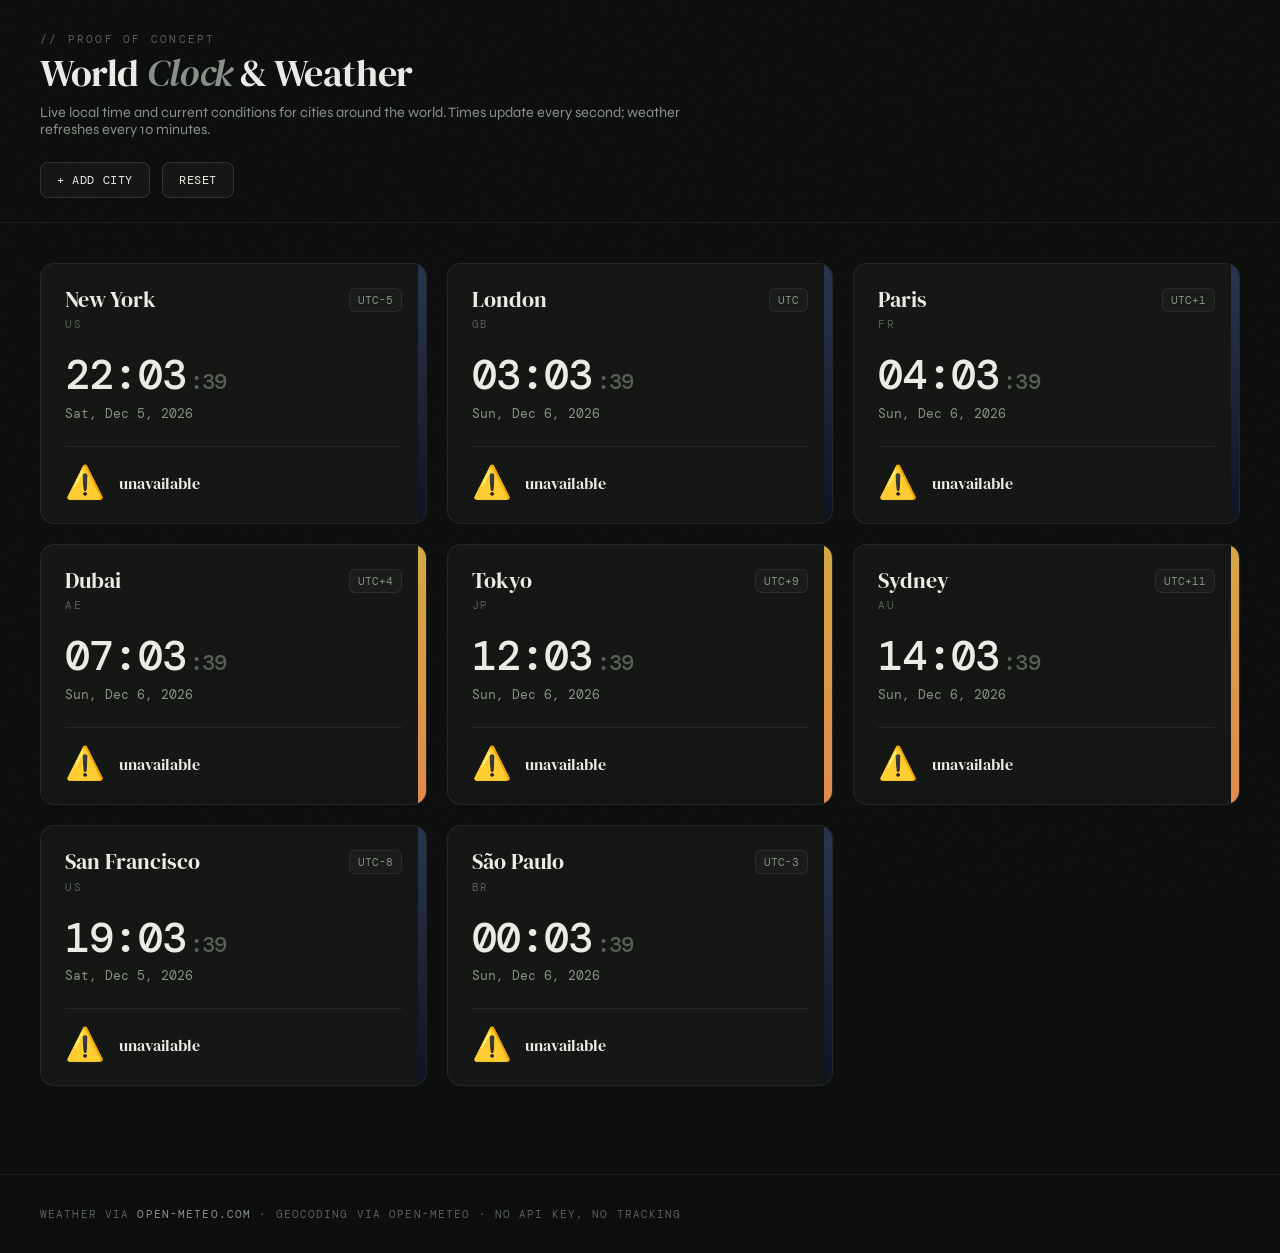
==== clock/index.html @ 053982a1 "Add world clock & weather POC at /clock/ Self-contained single-file HTML page that shows live local " ====
<!DOCTYPE html>
<html lang="en">
<head>
<meta charset="UTF-8">
<meta name="viewport" content="width=device-width, initial-scale=1.0">
<title>World Clock & Weather</title>
<link href="https://fonts.googleapis.com/css2?family=DM+Serif+Display:ital@0;1&family=DM+Mono:wght@400;500&family=Syne:wght@400;600;700&display=swap" rel="stylesheet">
<style>
  :root {
    --bg: #0d0f0e;
    --surface: #141714;
    --surface2: #1a1d1a;
    --border: rgba(255,255,255,0.07);
    --border2: rgba(255,255,255,0.12);
    --text: #e8ebe6;
    --text2: #8a9088;
    --text3: #5a5e58;
    --green: #4caf7d;
    --amber: #d4a843;
    --blue: #5b9cf6;
    --orange: #e08a4e;
  }

  * { box-sizing: border-box; margin: 0; padding: 0; }

  body {
    background: var(--bg);
    color: var(--text);
    font-family: 'Syne', sans-serif;
    min-height: 100vh;
    overflow-x: hidden;
  }

  .noise {
    position: fixed; inset: 0; pointer-events: none; z-index: 0;
    background-image: url("data:image/svg+xml,%3Csvg viewBox='0 0 256 256' xmlns='http://www.w3.org/2000/svg'%3E%3Cfilter id='noise'%3E%3CfeTurbulence type='fractalNoise' baseFrequency='0.9' numOctaves='4' stitchTiles='stitch'/%3E%3C/filter%3E%3Crect width='100%25' height='100%25' filter='url(%23noise)' opacity='0.03'/%3E%3C/svg%3E");
    opacity: 0.4;
  }

  .header {
    padding: 2rem 2.5rem 1.5rem;
    border-bottom: 1px solid var(--border);
    position: relative;
    z-index: 1;
  }

  .eyebrow {
    font-family: 'DM Mono', monospace;
    font-size: 0.7rem;
    letter-spacing: 0.2em;
    color: var(--text3);
    text-transform: uppercase;
    margin-bottom: 0.5rem;
  }

  h1 {
    font-family: 'DM Serif Display', serif;
    font-size: 2.4rem;
    font-weight: 400;
    letter-spacing: -0.01em;
    line-height: 1;
  }

  h1 em {
    font-style: italic;
    color: var(--text2);
  }

  .sub {
    color: var(--text2);
    font-size: 0.9rem;
    margin-top: 0.75rem;
    max-width: 640px;
  }

  main {
    padding: 2.5rem;
    position: relative;
    z-index: 1;
    max-width: 1400px;
    margin: 0 auto;
  }

  .grid {
    display: grid;
    grid-template-columns: repeat(auto-fill, minmax(320px, 1fr));
    gap: 1.25rem;
  }

  .card {
    background: var(--surface);
    border: 1px solid var(--border);
    border-radius: 14px;
    padding: 1.5rem;
    position: relative;
    overflow: hidden;
    transition: border-color 0.2s ease, transform 0.2s ease;
  }

  .card:hover {
    border-color: var(--border2);
    transform: translateY(-2px);
  }

  .card-head {
    display: flex;
    justify-content: space-between;
    align-items: flex-start;
    margin-bottom: 1.5rem;
  }

  .city {
    font-family: 'DM Serif Display', serif;
    font-size: 1.4rem;
    line-height: 1.1;
  }

  .country {
    font-family: 'DM Mono', monospace;
    font-size: 0.7rem;
    color: var(--text3);
    letter-spacing: 0.15em;
    text-transform: uppercase;
    margin-top: 0.3rem;
  }

  .offset {
    font-family: 'DM Mono', monospace;
    font-size: 0.7rem;
    color: var(--text2);
    background: var(--surface2);
    border: 1px solid var(--border);
    padding: 0.25rem 0.5rem;
    border-radius: 6px;
    white-space: nowrap;
  }

  .time {
    font-family: 'DM Mono', monospace;
    font-size: 2.6rem;
    font-weight: 500;
    letter-spacing: -0.02em;
    line-height: 1;
    color: var(--text);
  }

  .time .sec {
    color: var(--text3);
    font-size: 1.4rem;
    margin-left: 0.25rem;
  }

  .date {
    font-family: 'DM Mono', monospace;
    font-size: 0.8rem;
    color: var(--text2);
    margin-top: 0.5rem;
  }

  .weather {
    margin-top: 1.5rem;
    padding-top: 1.25rem;
    border-top: 1px solid var(--border);
    display: flex;
    align-items: center;
    justify-content: space-between;
    gap: 1rem;
  }

  .weather-main {
    display: flex;
    align-items: center;
    gap: 0.85rem;
  }

  .icon {
    font-size: 2rem;
    line-height: 1;
  }

  .temp {
    font-family: 'DM Serif Display', serif;
    font-size: 1.8rem;
    line-height: 1;
  }

  .conditions {
    font-size: 0.75rem;
    color: var(--text2);
    margin-top: 0.25rem;
    text-transform: capitalize;
  }

  .meta {
    text-align: right;
    font-family: 'DM Mono', monospace;
    font-size: 0.7rem;
    color: var(--text2);
    line-height: 1.6;
  }

  .meta span { color: var(--text3); }

  .day-night {
    position: absolute;
    top: 0; right: 0;
    width: 8px; height: 100%;
    background: var(--surface2);
  }

  .day-night.day { background: linear-gradient(180deg, var(--amber), var(--orange)); }
  .day-night.night { background: linear-gradient(180deg, #2a3550, #0f1422); }

  .loading {
    color: var(--text3);
    font-style: italic;
    font-size: 0.8rem;
  }

  .controls {
    display: flex;
    gap: 0.75rem;
    margin-top: 1.5rem;
    flex-wrap: wrap;
  }

  .btn {
    background: var(--surface);
    border: 1px solid var(--border2);
    color: var(--text);
    padding: 0.55rem 1rem;
    border-radius: 8px;
    font-family: 'DM Mono', monospace;
    font-size: 0.75rem;
    letter-spacing: 0.05em;
    cursor: pointer;
    text-transform: uppercase;
    transition: background 0.2s ease;
  }

  .btn:hover { background: var(--surface2); }

  .add-form {
    display: none;
    margin-top: 1rem;
    gap: 0.5rem;
    flex-wrap: wrap;
  }

  .add-form.open { display: flex; }

  .add-form input {
    background: var(--surface);
    border: 1px solid var(--border2);
    color: var(--text);
    padding: 0.55rem 0.75rem;
    border-radius: 8px;
    font-family: 'DM Mono', monospace;
    font-size: 0.8rem;
    min-width: 180px;
  }

  .add-form input:focus { outline: 1px solid var(--blue); }

  .footer {
    padding: 2rem 2.5rem;
    border-top: 1px solid var(--border);
    margin-top: 3rem;
    color: var(--text3);
    font-family: 'DM Mono', monospace;
    font-size: 0.7rem;
    letter-spacing: 0.1em;
    text-transform: uppercase;
    position: relative;
    z-index: 1;
  }

  .footer a { color: var(--text2); text-decoration: none; }
  .footer a:hover { color: var(--text); }

  .remove {
    position: absolute;
    top: 0.75rem; right: 1.5rem;
    background: none;
    border: none;
    color: var(--text3);
    cursor: pointer;
    font-size: 1.1rem;
    line-height: 1;
    padding: 0.25rem;
    opacity: 0;
    transition: opacity 0.2s ease, color 0.2s ease;
  }

  .card:hover .remove { opacity: 1; }
  .remove:hover { color: var(--text); }

  @media (max-width: 600px) {
    .header { padding: 1.5rem; }
    main { padding: 1.5rem; }
    h1 { font-size: 1.8rem; }
    .time { font-size: 2.2rem; }
  }
</style>
</head>
<body>
<div class="noise"></div>

<header class="header">
  <div class="eyebrow">// proof of concept</div>
  <h1>World <em>Clock</em> & Weather</h1>
  <p class="sub">Live local time and current conditions for cities around the world. Times update every second; weather refreshes every 10 minutes.</p>
  <div class="controls">
    <button class="btn" id="toggleAdd">+ Add City</button>
    <button class="btn" id="resetCities">Reset</button>
  </div>
  <div class="add-form" id="addForm">
    <input type="text" id="cityName" placeholder="City name (e.g. Reykjavík)">
    <input type="text" id="countryCode" placeholder="Country (e.g. IS)">
    <button class="btn" id="addCity">Add</button>
  </div>
</header>

<main>
  <div class="grid" id="grid"></div>
</main>

<footer class="footer">
  Weather via <a href="https://open-meteo.com" target="_blank" rel="noopener">open-meteo.com</a> · Geocoding via Open-Meteo · No API key, no tracking
</footer>

<script>
const DEFAULT_CITIES = [
  { name: 'New York',   country: 'US', tz: 'America/New_York',     lat: 40.7128,  lon: -74.0060 },
  { name: 'London',     country: 'GB', tz: 'Europe/London',        lat: 51.5074,  lon: -0.1278  },
  { name: 'Paris',      country: 'FR', tz: 'Europe/Paris',         lat: 48.8566,  lon: 2.3522   },
  { name: 'Dubai',      country: 'AE', tz: 'Asia/Dubai',           lat: 25.2048,  lon: 55.2708  },
  { name: 'Tokyo',      country: 'JP', tz: 'Asia/Tokyo',           lat: 35.6762,  lon: 139.6503 },
  { name: 'Sydney',     country: 'AU', tz: 'Australia/Sydney',     lat: -33.8688, lon: 151.2093 },
  { name: 'San Francisco', country: 'US', tz: 'America/Los_Angeles', lat: 37.7749, lon: -122.4194 },
  { name: 'São Paulo',  country: 'BR', tz: 'America/Sao_Paulo',    lat: -23.5505, lon: -46.6333 },
];

const STORAGE_KEY = 'world-clock-cities';
const WEATHER_REFRESH_MS = 10 * 60 * 1000;

// WMO weather code → { icon, label }
const WMO = {
  0:  ['☀️', 'clear sky'],
  1:  ['🌤️', 'mainly clear'],
  2:  ['⛅', 'partly cloudy'],
  3:  ['☁️', 'overcast'],
  45: ['🌫️', 'fog'],
  48: ['🌫️', 'rime fog'],
  51: ['🌦️', 'light drizzle'],
  53: ['🌦️', 'drizzle'],
  55: ['🌦️', 'dense drizzle'],
  56: ['🌧️', 'freezing drizzle'],
  57: ['🌧️', 'freezing drizzle'],
  61: ['🌧️', 'light rain'],
  63: ['🌧️', 'rain'],
  65: ['🌧️', 'heavy rain'],
  66: ['🌧️', 'freezing rain'],
  67: ['🌧️', 'freezing rain'],
  71: ['🌨️', 'light snow'],
  73: ['🌨️', 'snow'],
  75: ['❄️', 'heavy snow'],
  77: ['🌨️', 'snow grains'],
  80: ['🌦️', 'rain showers'],
  81: ['🌧️', 'rain showers'],
  82: ['⛈️', 'violent showers'],
  85: ['🌨️', 'snow showers'],
  86: ['🌨️', 'snow showers'],
  95: ['⛈️', 'thunderstorm'],
  96: ['⛈️', 'thunderstorm w/ hail'],
  99: ['⛈️', 'severe thunderstorm'],
};

let cities = loadCities();

function loadCities() {
  try {
    const stored = localStorage.getItem(STORAGE_KEY);
    if (stored) return JSON.parse(stored);
  } catch (e) {}
  return [...DEFAULT_CITIES];
}

function saveCities() {
  try { localStorage.setItem(STORAGE_KEY, JSON.stringify(cities)); } catch (e) {}
}

function cityId(c) { return `${c.name}-${c.lat}-${c.lon}`.replace(/[^a-z0-9-]/gi, '_'); }

function render() {
  const grid = document.getElementById('grid');
  grid.innerHTML = cities.map((c, idx) => {
    const id = cityId(c);
    return `
      <div class="card" data-id="${id}">
        <button class="remove" data-idx="${idx}" title="Remove">×</button>
        <div class="day-night" id="dn-${id}"></div>
        <div class="card-head">
          <div>
            <div class="city">${escapeHtml(c.name)}</div>
            <div class="country">${escapeHtml(c.country || '')}</div>
          </div>
          <div class="offset" id="off-${id}">—</div>
        </div>
        <div class="time" id="t-${id}">--:--<span class="sec">--</span></div>
        <div class="date" id="d-${id}">—</div>
        <div class="weather" id="w-${id}">
          <div class="weather-main">
            <span class="icon">⋯</span>
            <div>
              <div class="temp loading">loading…</div>
              <div class="conditions"></div>
            </div>
          </div>
          <div class="meta"></div>
        </div>
      </div>
    `;
  }).join('');

  document.querySelectorAll('.remove').forEach(btn => {
    btn.addEventListener('click', e => {
      const idx = parseInt(e.target.dataset.idx);
      cities.splice(idx, 1);
      saveCities();
      render();
      updateClocks();
      refreshAllWeather();
    });
  });
}

function escapeHtml(s) {
  return String(s).replace(/[&<>"']/g, m => ({
    '&':'&amp;','<':'&lt;','>':'&gt;','"':'&quot;',"'":'&#39;'
  }[m]));
}

function updateClocks() {
  const now = new Date();
  cities.forEach(c => {
    const id = cityId(c);
    const tEl = document.getElementById(`t-${id}`);
    const dEl = document.getElementById(`d-${id}`);
    const offEl = document.getElementById(`off-${id}`);
    const dnEl = document.getElementById(`dn-${id}`);
    if (!tEl) return;

    const parts = new Intl.DateTimeFormat('en-GB', {
      timeZone: c.tz, hour: '2-digit', minute: '2-digit', second: '2-digit', hour12: false
    }).formatToParts(now);
    const get = t => parts.find(p => p.type === t)?.value || '--';
    tEl.innerHTML = `${get('hour')}:${get('minute')}<span class="sec">:${get('second')}</span>`;

    const dateStr = new Intl.DateTimeFormat('en-US', {
      timeZone: c.tz, weekday: 'short', month: 'short', day: 'numeric', year: 'numeric'
    }).format(now);
    dEl.textContent = dateStr;

    // Compute UTC offset for this tz
    const tzShort = new Intl.DateTimeFormat('en-US', {
      timeZone: c.tz, timeZoneName: 'shortOffset'
    }).formatToParts(now).find(p => p.type === 'timeZoneName')?.value || '';
    offEl.textContent = tzShort.replace('GMT', 'UTC');

    // Day/night strip based on local hour
    const hour = parseInt(get('hour'));
    if (hour >= 6 && hour < 19) {
      dnEl.className = 'day-night day';
    } else {
      dnEl.className = 'day-night night';
    }
  });
}

async function fetchWeather(c) {
  const url = `https://api.open-meteo.com/v1/forecast?latitude=${c.lat}&longitude=${c.lon}` +
              `&current=temperature_2m,relative_humidity_2m,wind_speed_10m,weather_code` +
              `&temperature_unit=celsius&wind_speed_unit=kmh&timezone=auto`;
  try {
    const res = await fetch(url);
    if (!res.ok) throw new Error('weather fetch failed');
    const data = await res.json();
    return data.current;
  } catch (e) {
    console.error('Weather error for', c.name, e);
    return null;
  }
}

async function refreshAllWeather() {
  await Promise.all(cities.map(async c => {
    const id = cityId(c);
    const wEl = document.getElementById(`w-${id}`);
    if (!wEl) return;
    const cur = await fetchWeather(c);
    if (!cur) {
      wEl.innerHTML = `<div class="weather-main"><span class="icon">⚠️</span><div><div class="temp" style="font-size:1rem">unavailable</div></div></div>`;
      return;
    }
    const [icon, label] = WMO[cur.weather_code] || ['❔', 'unknown'];
    const tempC = Math.round(cur.temperature_2m);
    const tempF = Math.round(tempC * 9/5 + 32);
    wEl.innerHTML = `
      <div class="weather-main">
        <span class="icon">${icon}</span>
        <div>
          <div class="temp">${tempC}°<span style="font-size:0.9rem;color:var(--text3)">C</span></div>
          <div class="conditions">${label}</div>
        </div>
      </div>
      <div class="meta">
        <div>${tempF}°F</div>
        <div><span>RH</span> ${Math.round(cur.relative_humidity_2m)}%</div>
        <div><span>WIND</span> ${Math.round(cur.wind_speed_10m)} km/h</div>
      </div>
    `;
  }));
}

async function geocode(name, country) {
  const q = encodeURIComponent(name);
  const url = `https://geocoding-api.open-meteo.com/v1/search?name=${q}&count=5&language=en&format=json`;
  const res = await fetch(url);
  if (!res.ok) throw new Error('geocoding failed');
  const data = await res.json();
  if (!data.results || !data.results.length) return null;
  let match = data.results[0];
  if (country) {
    const cc = country.toUpperCase();
    const better = data.results.find(r => (r.country_code || '').toUpperCase() === cc);
    if (better) match = better;
  }
  return {
    name: match.name,
    country: match.country_code || '',
    tz: match.timezone,
    lat: match.latitude,
    lon: match.longitude,
  };
}

document.getElementById('toggleAdd').addEventListener('click', () => {
  document.getElementById('addForm').classList.toggle('open');
});

document.getElementById('addCity').addEventListener('click', async () => {
  const name = document.getElementById('cityName').value.trim();
  const country = document.getElementById('countryCode').value.trim();
  if (!name) return;
  try {
    const found = await geocode(name, country);
    if (!found) { alert(`Couldn't find "${name}"`); return; }
    cities.push(found);
    saveCities();
    document.getElementById('cityName').value = '';
    document.getElementById('countryCode').value = '';
    document.getElementById('addForm').classList.remove('open');
    render();
    updateClocks();
    refreshAllWeather();
  } catch (e) {
    alert('Geocoding failed. Check your connection and try again.');
  }
});

document.getElementById('resetCities').addEventListener('click', () => {
  if (!confirm('Reset to default cities?')) return;
  cities = [...DEFAULT_CITIES];
  saveCities();
  render();
  updateClocks();
  refreshAllWeather();
});

// boot
render();
updateClocks();
refreshAllWeather();
setInterval(updateClocks, 1000);
setInterval(refreshAllWeather, WEATHER_REFRESH_MS);
</script>
</body>
</html>
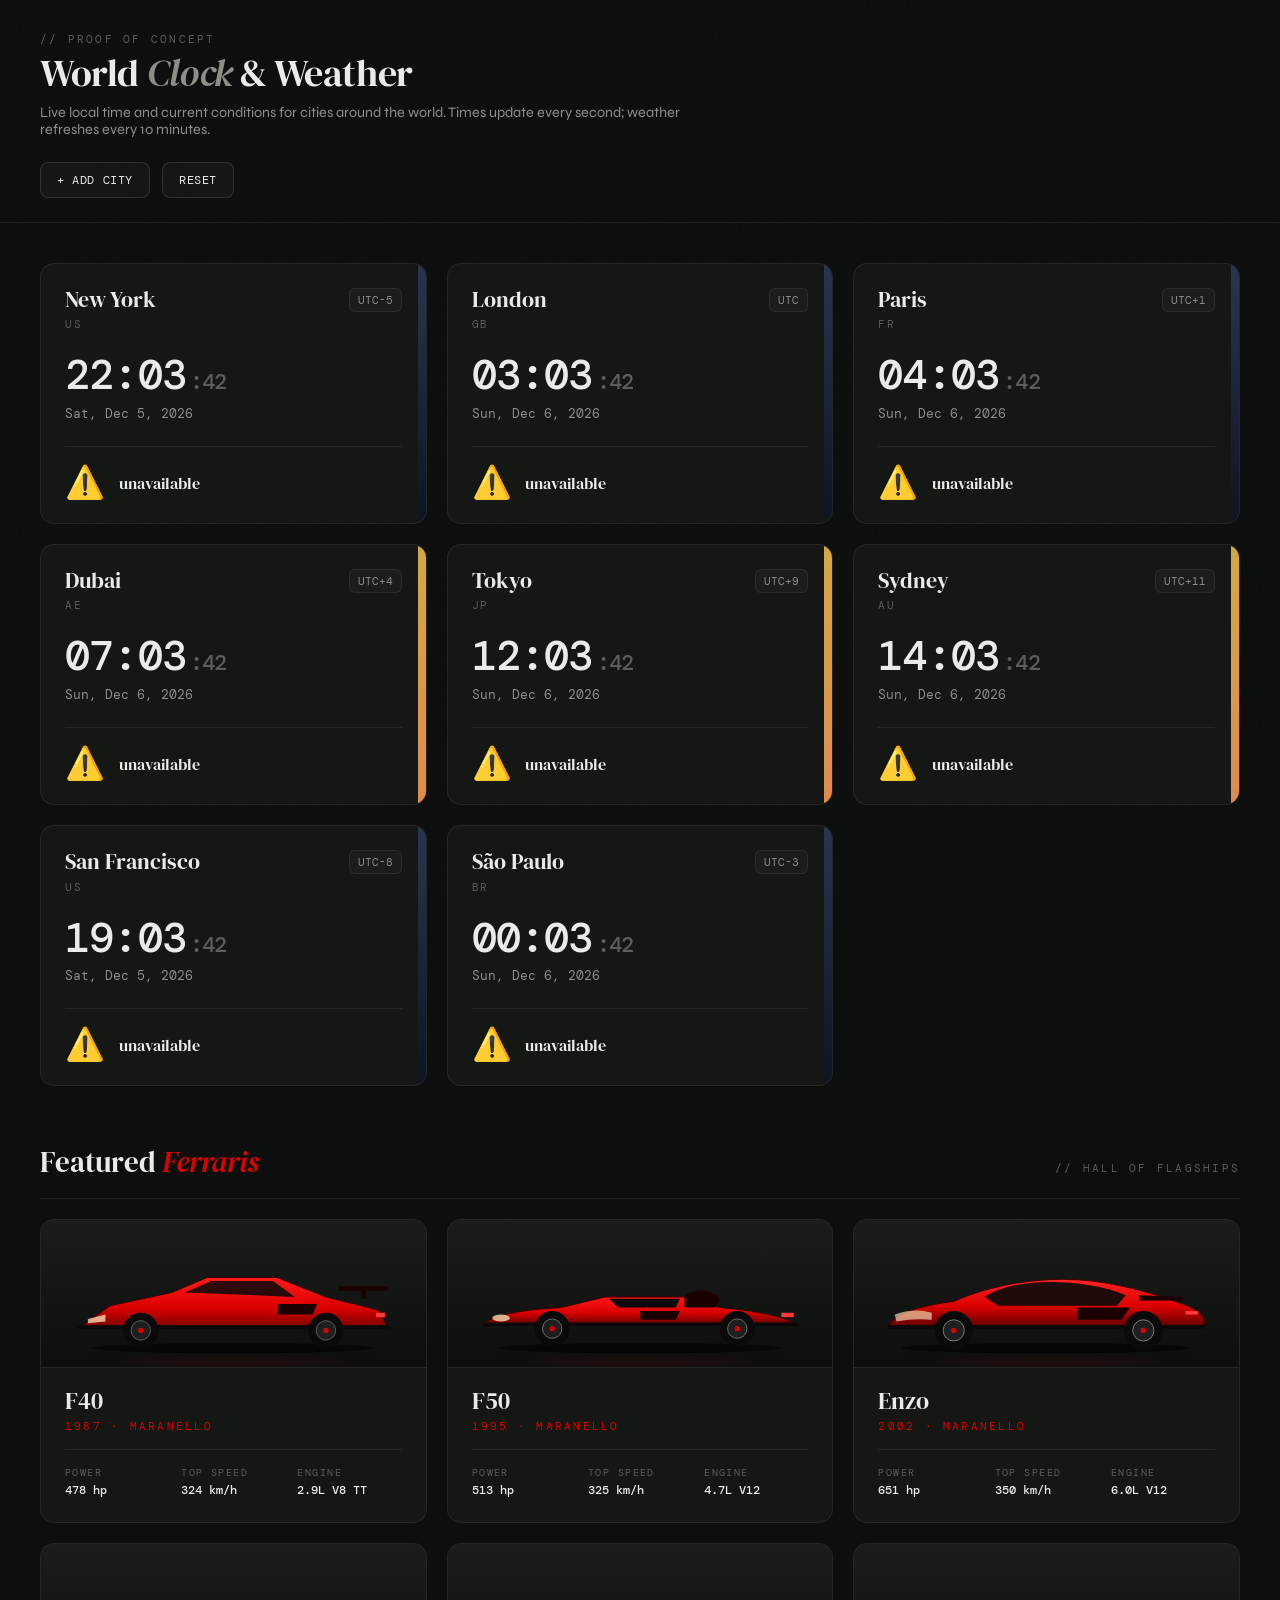
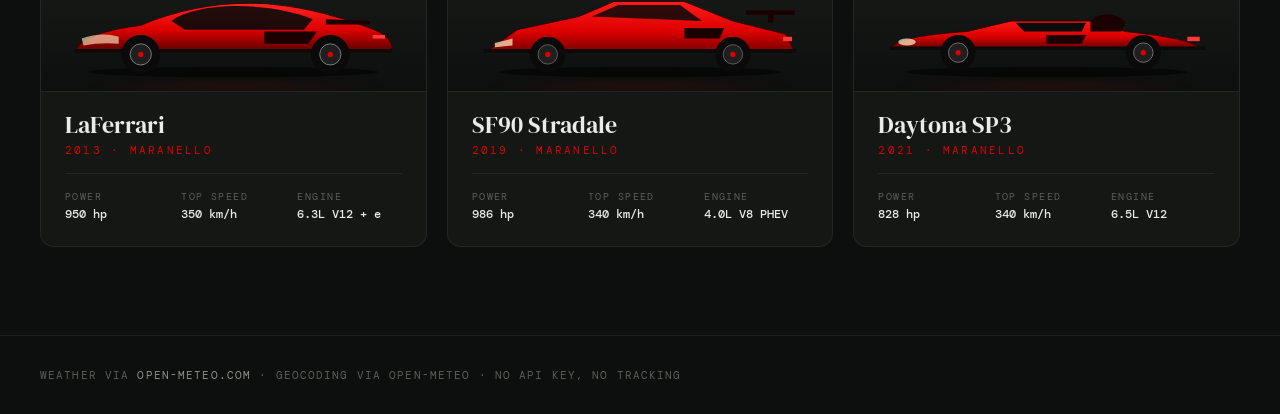
==== commit 6659e766: "Add Featured Ferraris gallery section Adds a 6-card gallery below the clocks showing F40, F50, Enzo," ====
--- a/clock/index.html
+++ b/clock/index.html
@@ -295,11 +295,129 @@
   .card:hover .remove { opacity: 1; }
   .remove:hover { color: var(--text); }
 
+  /* Ferrari gallery */
+  .section-head {
+    margin: 3.5rem 0 1.25rem;
+    display: flex;
+    align-items: baseline;
+    justify-content: space-between;
+    border-bottom: 1px solid var(--border);
+    padding-bottom: 1rem;
+  }
+
+  .section-head h2 {
+    font-family: 'DM Serif Display', serif;
+    font-size: 1.8rem;
+    font-weight: 400;
+  }
+
+  .section-head h2 em {
+    font-style: italic;
+    color: #dc0000;
+  }
+
+  .section-head .tag {
+    font-family: 'DM Mono', monospace;
+    font-size: 0.7rem;
+    color: var(--text3);
+    letter-spacing: 0.2em;
+    text-transform: uppercase;
+  }
+
+  .ferrari-grid {
+    display: grid;
+    grid-template-columns: repeat(auto-fill, minmax(320px, 1fr));
+    gap: 1.25rem;
+  }
+
+  .car-card {
+    background: var(--surface);
+    border: 1px solid var(--border);
+    border-radius: 14px;
+    overflow: hidden;
+    transition: border-color 0.2s ease, transform 0.2s ease;
+  }
+
+  .car-card:hover {
+    border-color: #dc0000;
+    transform: translateY(-2px);
+  }
+
+  .car-art {
+    background: linear-gradient(180deg, #1a1d1a 0%, #0d0f0e 100%);
+    padding: 1.5rem 1rem 0.5rem;
+    position: relative;
+    overflow: hidden;
+  }
+
+  .car-art::before {
+    content: '';
+    position: absolute;
+    bottom: 0; left: 10%; right: 10%;
+    height: 8px;
+    background: radial-gradient(ellipse at center, rgba(220,0,0,0.25), transparent 70%);
+    filter: blur(4px);
+  }
+
+  .car-art svg {
+    display: block;
+    width: 100%;
+    height: auto;
+    max-height: 140px;
+  }
+
+  .car-info {
+    padding: 1.25rem 1.5rem 1.5rem;
+    border-top: 1px solid var(--border);
+  }
+
+  .car-name {
+    font-family: 'DM Serif Display', serif;
+    font-size: 1.5rem;
+    line-height: 1.1;
+  }
+
+  .car-year {
+    font-family: 'DM Mono', monospace;
+    font-size: 0.7rem;
+    color: #dc0000;
+    letter-spacing: 0.2em;
+    margin-top: 0.3rem;
+  }
+
+  .car-specs {
+    display: grid;
+    grid-template-columns: repeat(3, 1fr);
+    gap: 0.75rem;
+    margin-top: 1rem;
+    padding-top: 1rem;
+    border-top: 1px solid var(--border);
+  }
+
+  .car-specs > div {
+    font-family: 'DM Mono', monospace;
+    font-size: 0.75rem;
+  }
+
+  .car-specs .label {
+    color: var(--text3);
+    font-size: 0.6rem;
+    letter-spacing: 0.15em;
+    text-transform: uppercase;
+    margin-bottom: 0.2rem;
+  }
+
+  .car-specs .val {
+    color: var(--text);
+    font-weight: 500;
+  }
+
   @media (max-width: 600px) {
     .header { padding: 1.5rem; }
     main { padding: 1.5rem; }
     h1 { font-size: 1.8rem; }
     .time { font-size: 2.2rem; }
+    .section-head h2 { font-size: 1.4rem; }
   }
 </style>
 </head>
@@ -323,6 +441,12 @@
 
 <main>
   <div class="grid" id="grid"></div>
+
+  <div class="section-head">
+    <h2>Featured <em>Ferraris</em></h2>
+    <span class="tag">// hall of flagships</span>
+  </div>
+  <div class="ferrari-grid" id="ferrariGrid"></div>
 </main>
 
 <footer class="footer">
@@ -578,8 +702,144 @@
   refreshAllWeather();
 });
 
+/* ---------- Ferrari gallery ---------- */
+
+// Three reusable supercar silhouettes. Each takes a unique suffix so gradient
+// IDs don't collide when the same shape is rendered for multiple cards.
+function svgWedge(uid) {
+  return `
+<svg viewBox="0 0 400 130" xmlns="http://www.w3.org/2000/svg" aria-hidden="true">
+  <defs>
+    <linearGradient id="body-${uid}" x1="0" y1="0" x2="0" y2="1">
+      <stop offset="0" stop-color="#ff1a1a"/>
+      <stop offset="0.6" stop-color="#dc0000"/>
+      <stop offset="1" stop-color="#7a0000"/>
+    </linearGradient>
+  </defs>
+  <ellipse cx="200" cy="118" rx="160" ry="6" fill="rgba(0,0,0,0.6)"/>
+  <path d="M 25 95 L 60 70 L 130 55 L 170 38 L 250 38 L 305 60 L 365 75 L 375 95 Z"
+        fill="url(#body-${uid})" stroke="#3a0000" stroke-width="1.2"/>
+  <rect x="320" y="48" width="55" height="5" fill="#1a0000"/>
+  <rect x="345" y="48" width="6" height="14" fill="#1a0000"/>
+  <path d="M 145 55 L 175 42 L 245 42 L 270 60 Z" fill="#0a0a0a" opacity="0.85"/>
+  <path d="M 250 68 L 295 68 L 290 80 L 250 80 Z" fill="#1a0000"/>
+  <rect x="22" y="92" width="355" height="4" fill="#0a0a0a"/>
+  <circle cx="95" cy="98" r="20" fill="#0a0a0a"/>
+  <circle cx="95" cy="98" r="11" fill="#1f1f1f" stroke="#666" stroke-width="1"/>
+  <circle cx="95" cy="98" r="3" fill="#dc0000"/>
+  <circle cx="305" cy="98" r="20" fill="#0a0a0a"/>
+  <circle cx="305" cy="98" r="11" fill="#1f1f1f" stroke="#666" stroke-width="1"/>
+  <circle cx="305" cy="98" r="3" fill="#dc0000"/>
+  <path d="M 35 85 L 55 80 L 55 88 L 35 90 Z" fill="#fff8c8" opacity="0.7"/>
+  <rect x="362" y="78" width="10" height="5" fill="#ff3a3a"/>
+</svg>`;
+}
+
+function svgHyper(uid) {
+  return `
+<svg viewBox="0 0 400 130" xmlns="http://www.w3.org/2000/svg" aria-hidden="true">
+  <defs>
+    <linearGradient id="body-${uid}" x1="0" y1="0" x2="0" y2="1">
+      <stop offset="0" stop-color="#ff2424"/>
+      <stop offset="0.55" stop-color="#dc0000"/>
+      <stop offset="1" stop-color="#5a0000"/>
+    </linearGradient>
+  </defs>
+  <ellipse cx="200" cy="118" rx="165" ry="6" fill="rgba(0,0,0,0.6)"/>
+  <path d="M 20 95
+           C 25 80, 55 70, 95 65
+           C 130 50, 170 40, 220 40
+           C 270 40, 320 55, 360 70
+           C 380 78, 382 90, 378 95 Z"
+        fill="url(#body-${uid})" stroke="#3a0000" stroke-width="1.2"/>
+  <path d="M 130 60 C 160 38, 240 38, 290 58 L 280 70 L 145 70 Z" fill="#0a0a0a" opacity="0.9"/>
+  <path d="M 235 72 L 295 72 L 285 86 L 235 86 Z" fill="#1a0000"/>
+  <path d="M 305 58 L 355 60 L 355 64 L 305 64 Z" fill="#1a0000"/>
+  <rect x="20" y="92" width="360" height="4" fill="#0a0a0a"/>
+  <circle cx="95" cy="98" r="22" fill="#0a0a0a"/>
+  <circle cx="95" cy="98" r="12" fill="#1f1f1f" stroke="#888" stroke-width="1"/>
+  <circle cx="95" cy="98" r="3" fill="#dc0000"/>
+  <circle cx="310" cy="98" r="22" fill="#0a0a0a"/>
+  <circle cx="310" cy="98" r="12" fill="#1f1f1f" stroke="#888" stroke-width="1"/>
+  <circle cx="310" cy="98" r="3" fill="#dc0000"/>
+  <path d="M 28 80 Q 50 72 70 78 L 70 86 Q 50 84 30 88 Z" fill="#fff8c8" opacity="0.6"/>
+  <rect x="358" y="76" width="14" height="4" fill="#ff3a3a"/>
+</svg>`;
+}
+
+function svgBarchetta(uid) {
+  return `
+<svg viewBox="0 0 400 130" xmlns="http://www.w3.org/2000/svg" aria-hidden="true">
+  <defs>
+    <linearGradient id="body-${uid}" x1="0" y1="0" x2="0" y2="1">
+      <stop offset="0" stop-color="#ff1818"/>
+      <stop offset="0.55" stop-color="#dc0000"/>
+      <stop offset="1" stop-color="#600000"/>
+    </linearGradient>
+  </defs>
+  <ellipse cx="200" cy="118" rx="160" ry="6" fill="rgba(0,0,0,0.6)"/>
+  <path d="M 22 92
+           C 28 82, 60 75, 110 72
+           L 160 60
+           L 250 60
+           L 290 72
+           C 330 76, 365 82, 378 92 Z"
+        fill="url(#body-${uid})" stroke="#3a0000" stroke-width="1.2"/>
+  <path d="M 250 60 C 260 50, 280 50, 290 62 L 285 72 L 250 72 Z" fill="#1a0000"/>
+  <path d="M 165 62 L 245 62 L 240 72 L 175 72 Z" fill="#0a0a0a"/>
+  <path d="M 200 76 L 245 76 L 240 86 L 200 86 Z" fill="#1a0000"/>
+  <rect x="22" y="89" width="358" height="4" fill="#0a0a0a"/>
+  <circle cx="100" cy="96" r="20" fill="#0a0a0a"/>
+  <circle cx="100" cy="96" r="11" fill="#1f1f1f" stroke="#777" stroke-width="1"/>
+  <circle cx="100" cy="96" r="3" fill="#dc0000"/>
+  <circle cx="310" cy="96" r="20" fill="#0a0a0a"/>
+  <circle cx="310" cy="96" r="11" fill="#1f1f1f" stroke="#777" stroke-width="1"/>
+  <circle cx="310" cy="96" r="3" fill="#dc0000"/>
+  <ellipse cx="42" cy="84" rx="10" ry="4" fill="#fff8c8" opacity="0.7"/>
+  <rect x="360" y="78" width="14" height="5" fill="#ff3a3a"/>
+</svg>`;
+}
+
+const FERRARIS = [
+  { name: 'F40',           year: '1987', shape: svgWedge,     hp: '478 hp', top: '324 km/h', engine: '2.9L V8 TT' },
+  { name: 'F50',           year: '1995', shape: svgBarchetta, hp: '513 hp', top: '325 km/h', engine: '4.7L V12'   },
+  { name: 'Enzo',          year: '2002', shape: svgHyper,     hp: '651 hp', top: '350 km/h', engine: '6.0L V12'   },
+  { name: 'LaFerrari',     year: '2013', shape: svgHyper,     hp: '950 hp', top: '350 km/h', engine: '6.3L V12 + e' },
+  { name: 'SF90 Stradale', year: '2019', shape: svgWedge,     hp: '986 hp', top: '340 km/h', engine: '4.0L V8 PHEV' },
+  { name: 'Daytona SP3',   year: '2021', shape: svgBarchetta, hp: '828 hp', top: '340 km/h', engine: '6.5L V12'   },
+];
+
+function renderFerraris() {
+  const grid = document.getElementById('ferrariGrid');
+  if (!grid) return;
+  grid.innerHTML = FERRARIS.map((f, i) => `
+    <div class="car-card">
+      <div class="car-art">${f.shape(i)}</div>
+      <div class="car-info">
+        <div class="car-name">${escapeHtml(f.name)}</div>
+        <div class="car-year">${escapeHtml(f.year)} · MARANELLO</div>
+        <div class="car-specs">
+          <div>
+            <div class="label">Power</div>
+            <div class="val">${escapeHtml(f.hp)}</div>
+          </div>
+          <div>
+            <div class="label">Top Speed</div>
+            <div class="val">${escapeHtml(f.top)}</div>
+          </div>
+          <div>
+            <div class="label">Engine</div>
+            <div class="val">${escapeHtml(f.engine)}</div>
+          </div>
+        </div>
+      </div>
+    </div>
+  `).join('');
+}
+
 // boot
 render();
+renderFerraris();
 updateClocks();
 refreshAllWeather();
 setInterval(updateClocks, 1000);
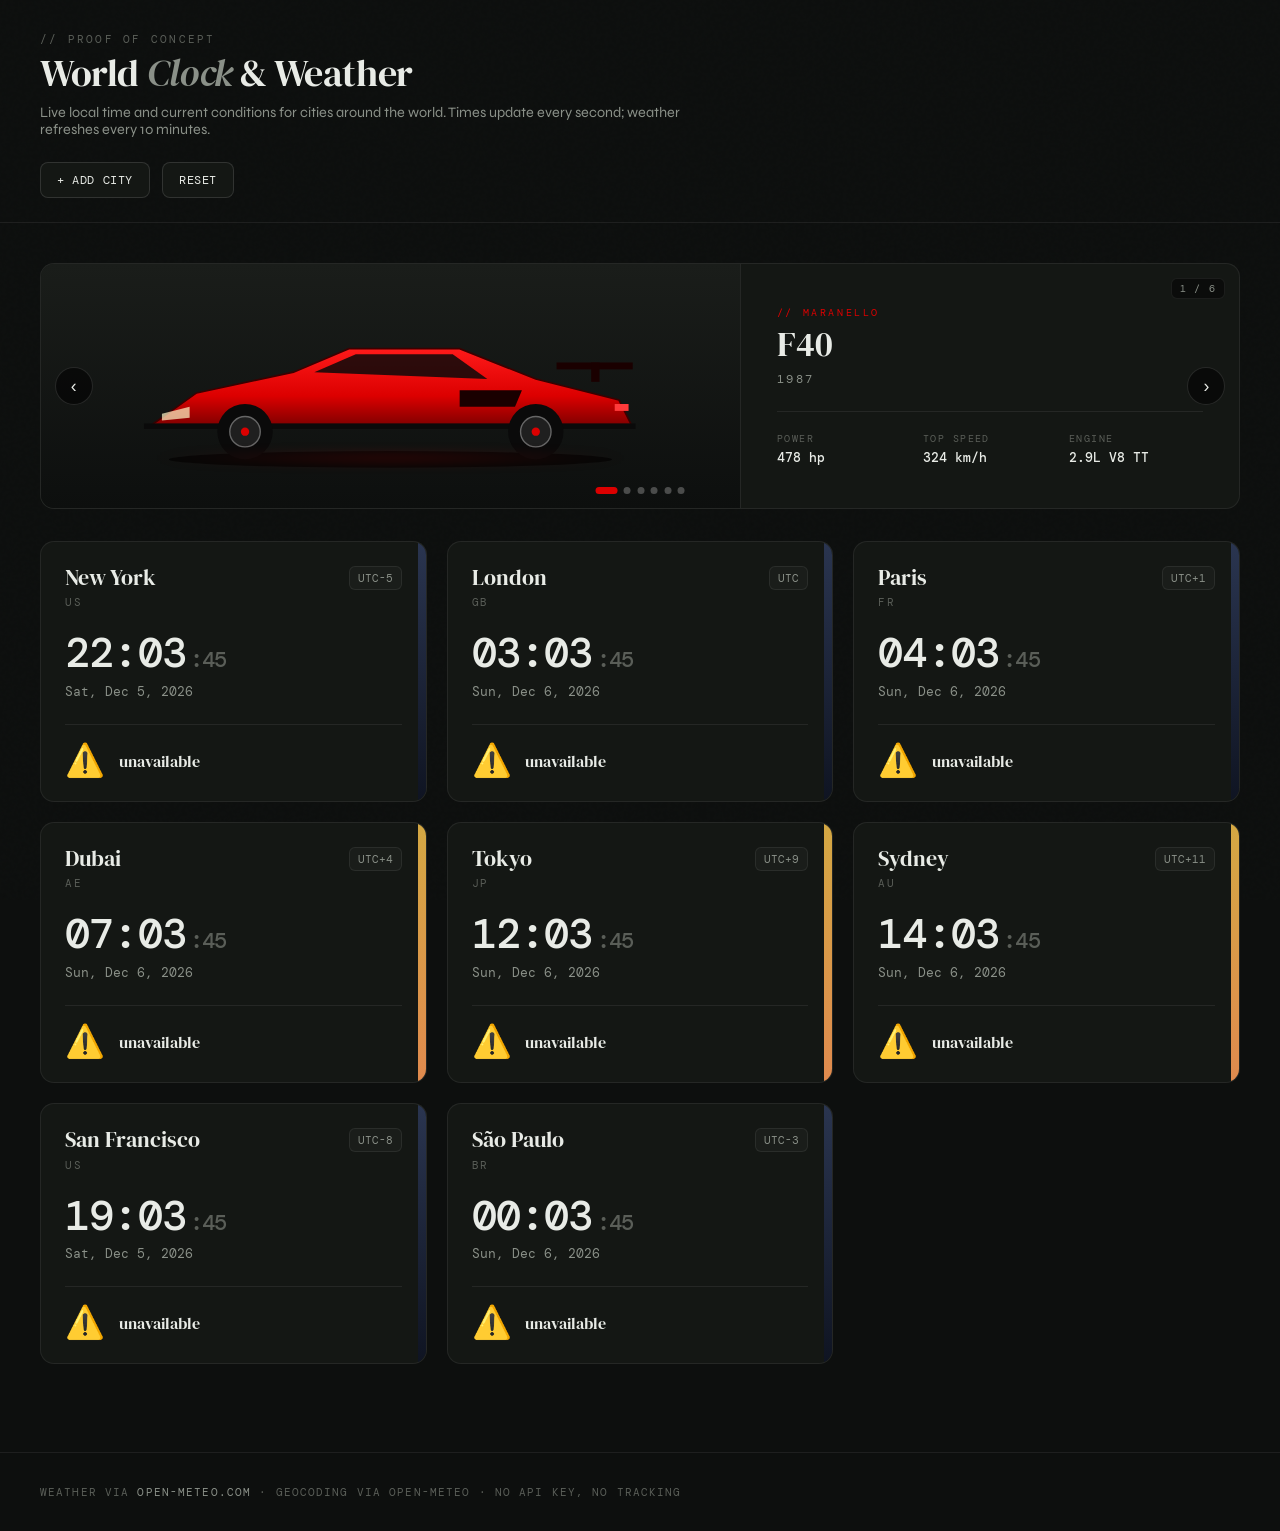
==== commit b2aa41c9: "Replace Ferrari grid with single carousel above the clocks One large showcase card at the top with p" ====
--- a/clock/index.html
+++ b/clock/index.html
@@ -295,121 +295,180 @@
   .card:hover .remove { opacity: 1; }
   .remove:hover { color: var(--text); }
 
-  /* Ferrari gallery */
-  .section-head {
-    margin: 3.5rem 0 1.25rem;
-    display: flex;
-    align-items: baseline;
-    justify-content: space-between;
-    border-bottom: 1px solid var(--border);
-    padding-bottom: 1rem;
-  }
-
-  .section-head h2 {
-    font-family: 'DM Serif Display', serif;
-    font-size: 1.8rem;
-    font-weight: 400;
-  }
-
-  .section-head h2 em {
-    font-style: italic;
-    color: #dc0000;
-  }
-
-  .section-head .tag {
-    font-family: 'DM Mono', monospace;
-    font-size: 0.7rem;
-    color: var(--text3);
-    letter-spacing: 0.2em;
-    text-transform: uppercase;
-  }
-
-  .ferrari-grid {
-    display: grid;
-    grid-template-columns: repeat(auto-fill, minmax(320px, 1fr));
-    gap: 1.25rem;
-  }
-
-  .car-card {
+  /* Ferrari carousel */
+  .ferrari-carousel {
+    position: relative;
     background: var(--surface);
     border: 1px solid var(--border);
     border-radius: 14px;
     overflow: hidden;
-    transition: border-color 0.2s ease, transform 0.2s ease;
-  }
-
-  .car-card:hover {
-    border-color: #dc0000;
-    transform: translateY(-2px);
+    margin-bottom: 2rem;
+    transition: border-color 0.2s ease;
+  }
+
+  .ferrari-carousel:hover { border-color: #dc0000; }
+
+  .car-stage {
+    display: grid;
+    grid-template-columns: 1.4fr 1fr;
+    align-items: stretch;
+    min-height: 240px;
   }
 
   .car-art {
     background: linear-gradient(180deg, #1a1d1a 0%, #0d0f0e 100%);
-    padding: 1.5rem 1rem 0.5rem;
+    padding: 2rem 4rem;
     position: relative;
+    display: flex;
+    align-items: center;
+    justify-content: center;
     overflow: hidden;
   }
 
   .car-art::before {
     content: '';
     position: absolute;
-    bottom: 0; left: 10%; right: 10%;
-    height: 8px;
-    background: radial-gradient(ellipse at center, rgba(220,0,0,0.25), transparent 70%);
-    filter: blur(4px);
+    bottom: 18%; left: 15%; right: 15%;
+    height: 12px;
+    background: radial-gradient(ellipse at center, rgba(220,0,0,0.3), transparent 70%);
+    filter: blur(6px);
   }
 
   .car-art svg {
     display: block;
     width: 100%;
     height: auto;
-    max-height: 140px;
+    max-height: 180px;
+    transition: transform 0.4s ease, opacity 0.3s ease;
   }
 
   .car-info {
-    padding: 1.25rem 1.5rem 1.5rem;
-    border-top: 1px solid var(--border);
+    padding: 2rem 2.25rem;
+    border-left: 1px solid var(--border);
+    display: flex;
+    flex-direction: column;
+    justify-content: center;
+  }
+
+  .car-eyebrow {
+    font-family: 'DM Mono', monospace;
+    font-size: 0.65rem;
+    letter-spacing: 0.25em;
+    color: #dc0000;
+    text-transform: uppercase;
+    margin-bottom: 0.5rem;
   }
 
   .car-name {
     font-family: 'DM Serif Display', serif;
-    font-size: 1.5rem;
-    line-height: 1.1;
+    font-size: 2.2rem;
+    line-height: 1;
   }
 
   .car-year {
     font-family: 'DM Mono', monospace;
-    font-size: 0.7rem;
-    color: #dc0000;
+    font-size: 0.75rem;
+    color: var(--text2);
     letter-spacing: 0.2em;
-    margin-top: 0.3rem;
+    margin-top: 0.5rem;
   }
 
   .car-specs {
     display: grid;
     grid-template-columns: repeat(3, 1fr);
     gap: 0.75rem;
-    margin-top: 1rem;
-    padding-top: 1rem;
+    margin-top: 1.5rem;
+    padding-top: 1.25rem;
     border-top: 1px solid var(--border);
   }
 
-  .car-specs > div {
-    font-family: 'DM Mono', monospace;
-    font-size: 0.75rem;
-  }
+  .car-specs > div { font-family: 'DM Mono', monospace; font-size: 0.8rem; }
 
   .car-specs .label {
     color: var(--text3);
     font-size: 0.6rem;
     letter-spacing: 0.15em;
     text-transform: uppercase;
-    margin-bottom: 0.2rem;
-  }
-
-  .car-specs .val {
+    margin-bottom: 0.25rem;
+  }
+
+  .car-specs .val { color: var(--text); font-weight: 500; }
+
+  /* nav arrows */
+  .car-nav {
+    position: absolute;
+    top: 50%;
+    transform: translateY(-50%);
+    width: 38px;
+    height: 38px;
+    border-radius: 50%;
+    background: rgba(0,0,0,0.55);
+    border: 1px solid var(--border2);
     color: var(--text);
-    font-weight: 500;
+    cursor: pointer;
+    display: flex;
+    align-items: center;
+    justify-content: center;
+    font-size: 1.1rem;
+    z-index: 3;
+    transition: background 0.2s ease, border-color 0.2s ease;
+    -webkit-tap-highlight-color: transparent;
+  }
+
+  .car-nav:hover { background: #dc0000; border-color: #dc0000; }
+  .car-nav.prev { left: 0.85rem; }
+  .car-nav.next { right: 0.85rem; }
+
+  /* dots */
+  .car-dots {
+    position: absolute;
+    bottom: 0.85rem;
+    left: 50%;
+    transform: translateX(-50%);
+    display: flex;
+    gap: 0.4rem;
+    z-index: 3;
+  }
+
+  .car-dots button {
+    width: 7px;
+    height: 7px;
+    border-radius: 50%;
+    background: rgba(255,255,255,0.25);
+    border: none;
+    cursor: pointer;
+    padding: 0;
+    transition: background 0.2s ease, width 0.2s ease;
+  }
+
+  .car-dots button.active {
+    background: #dc0000;
+    width: 22px;
+    border-radius: 4px;
+  }
+
+  /* counter badge */
+  .car-counter {
+    position: absolute;
+    top: 0.85rem;
+    right: 0.85rem;
+    font-family: 'DM Mono', monospace;
+    font-size: 0.65rem;
+    color: var(--text2);
+    background: rgba(0,0,0,0.45);
+    border: 1px solid var(--border);
+    padding: 0.2rem 0.55rem;
+    border-radius: 6px;
+    letter-spacing: 0.1em;
+    z-index: 2;
+  }
+
+  @media (max-width: 700px) {
+    .car-stage { grid-template-columns: 1fr; }
+    .car-art { padding: 1.5rem 3rem; min-height: 160px; }
+    .car-info { border-left: none; border-top: 1px solid var(--border); padding: 1.25rem 1.25rem 2.25rem; }
+    .car-name { font-size: 1.6rem; }
+    .car-art svg { max-height: 130px; }
   }
 
   @media (max-width: 600px) {
@@ -417,7 +476,6 @@
     main { padding: 1.5rem; }
     h1 { font-size: 1.8rem; }
     .time { font-size: 2.2rem; }
-    .section-head h2 { font-size: 1.4rem; }
   }
 </style>
 </head>
@@ -440,13 +498,18 @@
 </header>
 
 <main>
+  <div class="ferrari-carousel" id="ferrariCarousel" aria-label="Ferrari showcase">
+    <span class="car-counter" id="carCounter">1 / 6</span>
+    <button class="car-nav prev" id="carPrev" aria-label="Previous Ferrari">‹</button>
+    <button class="car-nav next" id="carNext" aria-label="Next Ferrari">›</button>
+    <div class="car-stage">
+      <div class="car-art" id="carArt"></div>
+      <div class="car-info" id="carInfo"></div>
+    </div>
+    <div class="car-dots" id="carDots"></div>
+  </div>
+
   <div class="grid" id="grid"></div>
-
-  <div class="section-head">
-    <h2>Featured <em>Ferraris</em></h2>
-    <span class="tag">// hall of flagships</span>
-  </div>
-  <div class="ferrari-grid" id="ferrariGrid"></div>
 </main>
 
 <footer class="footer">
@@ -809,37 +872,86 @@
   { name: 'Daytona SP3',   year: '2021', shape: svgBarchetta, hp: '828 hp', top: '340 km/h', engine: '6.5L V12'   },
 ];
 
-function renderFerraris() {
-  const grid = document.getElementById('ferrariGrid');
-  if (!grid) return;
-  grid.innerHTML = FERRARIS.map((f, i) => `
-    <div class="car-card">
-      <div class="car-art">${f.shape(i)}</div>
-      <div class="car-info">
-        <div class="car-name">${escapeHtml(f.name)}</div>
-        <div class="car-year">${escapeHtml(f.year)} · MARANELLO</div>
-        <div class="car-specs">
-          <div>
-            <div class="label">Power</div>
-            <div class="val">${escapeHtml(f.hp)}</div>
-          </div>
-          <div>
-            <div class="label">Top Speed</div>
-            <div class="val">${escapeHtml(f.top)}</div>
-          </div>
-          <div>
-            <div class="label">Engine</div>
-            <div class="val">${escapeHtml(f.engine)}</div>
-          </div>
-        </div>
-      </div>
+let carIdx = 0;
+let carTimer = null;
+
+function renderFerrariSlide() {
+  const f = FERRARIS[carIdx];
+  const art = document.getElementById('carArt');
+  const info = document.getElementById('carInfo');
+  const counter = document.getElementById('carCounter');
+  if (!art || !info) return;
+
+  art.innerHTML = f.shape(carIdx);
+  info.innerHTML = `
+    <div class="car-eyebrow">// Maranello</div>
+    <div class="car-name">${escapeHtml(f.name)}</div>
+    <div class="car-year">${escapeHtml(f.year)}</div>
+    <div class="car-specs">
+      <div><div class="label">Power</div><div class="val">${escapeHtml(f.hp)}</div></div>
+      <div><div class="label">Top Speed</div><div class="val">${escapeHtml(f.top)}</div></div>
+      <div><div class="label">Engine</div><div class="val">${escapeHtml(f.engine)}</div></div>
     </div>
-  `).join('');
+  `;
+  counter.textContent = `${carIdx + 1} / ${FERRARIS.length}`;
+
+  document.querySelectorAll('#carDots button').forEach((b, i) => {
+    b.classList.toggle('active', i === carIdx);
+  });
+}
+
+function buildFerrariDots() {
+  const dots = document.getElementById('carDots');
+  if (!dots) return;
+  dots.innerHTML = FERRARIS.map((_, i) =>
+    `<button data-i="${i}" aria-label="Show Ferrari ${i + 1}"></button>`
+  ).join('');
+  dots.querySelectorAll('button').forEach(b => {
+    b.addEventListener('click', () => {
+      carIdx = parseInt(b.dataset.i);
+      renderFerrariSlide();
+      restartCarTimer();
+    });
+  });
+}
+
+function nextCar() { carIdx = (carIdx + 1) % FERRARIS.length; renderFerrariSlide(); }
+function prevCar() { carIdx = (carIdx - 1 + FERRARIS.length) % FERRARIS.length; renderFerrariSlide(); }
+
+function restartCarTimer() {
+  if (carTimer) clearInterval(carTimer);
+  carTimer = setInterval(() => { nextCar(); }, 6000);
+}
+
+function setupFerrariCarousel() {
+  buildFerrariDots();
+  renderFerrariSlide();
+  document.getElementById('carNext').addEventListener('click', () => { nextCar(); restartCarTimer(); });
+  document.getElementById('carPrev').addEventListener('click', () => { prevCar(); restartCarTimer(); });
+
+  // touch swipe
+  const stage = document.getElementById('ferrariCarousel');
+  let startX = null;
+  stage.addEventListener('touchstart', e => { startX = e.touches[0].clientX; }, { passive: true });
+  stage.addEventListener('touchend', e => {
+    if (startX === null) return;
+    const dx = e.changedTouches[0].clientX - startX;
+    if (Math.abs(dx) > 40) { dx < 0 ? nextCar() : prevCar(); restartCarTimer(); }
+    startX = null;
+  });
+
+  // keyboard arrows
+  document.addEventListener('keydown', e => {
+    if (e.key === 'ArrowRight') { nextCar(); restartCarTimer(); }
+    if (e.key === 'ArrowLeft')  { prevCar(); restartCarTimer(); }
+  });
+
+  restartCarTimer();
 }
 
 // boot
 render();
-renderFerraris();
+setupFerrariCarousel();
 updateClocks();
 refreshAllWeather();
 setInterval(updateClocks, 1000);
